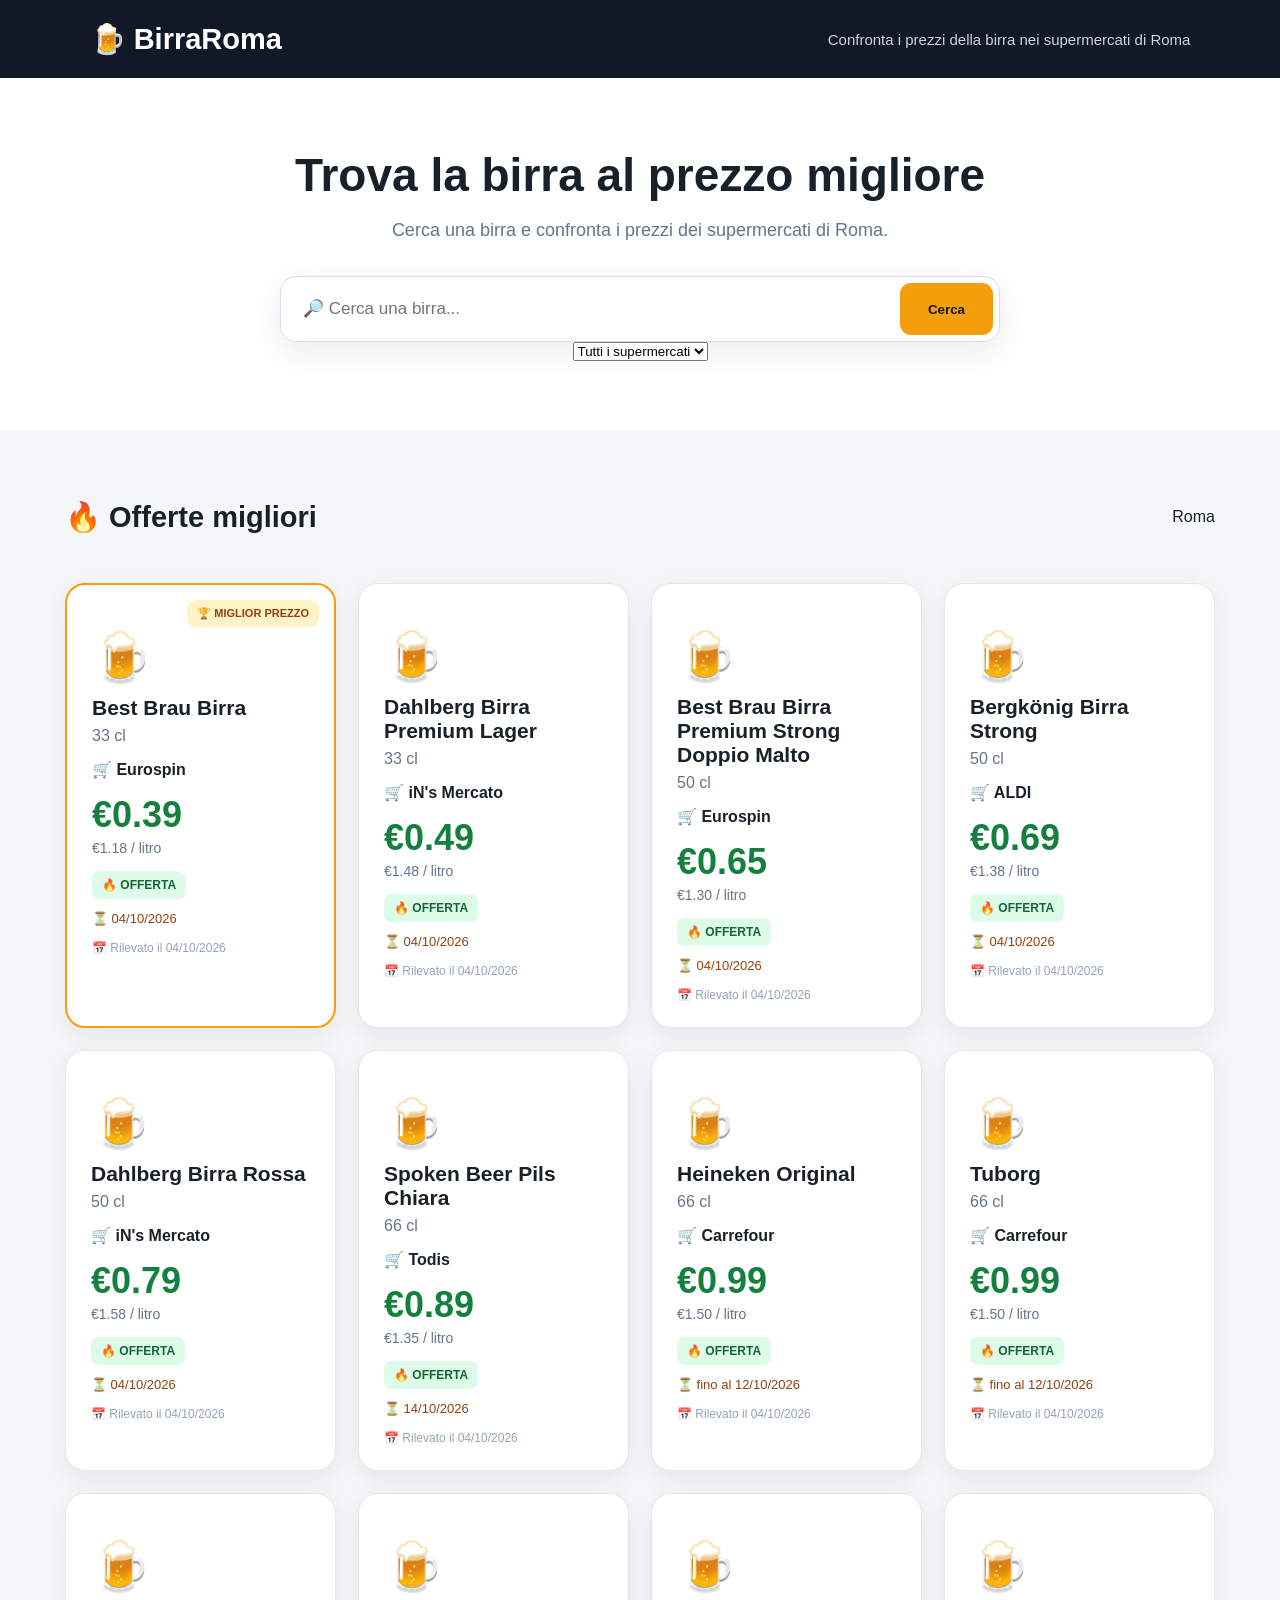
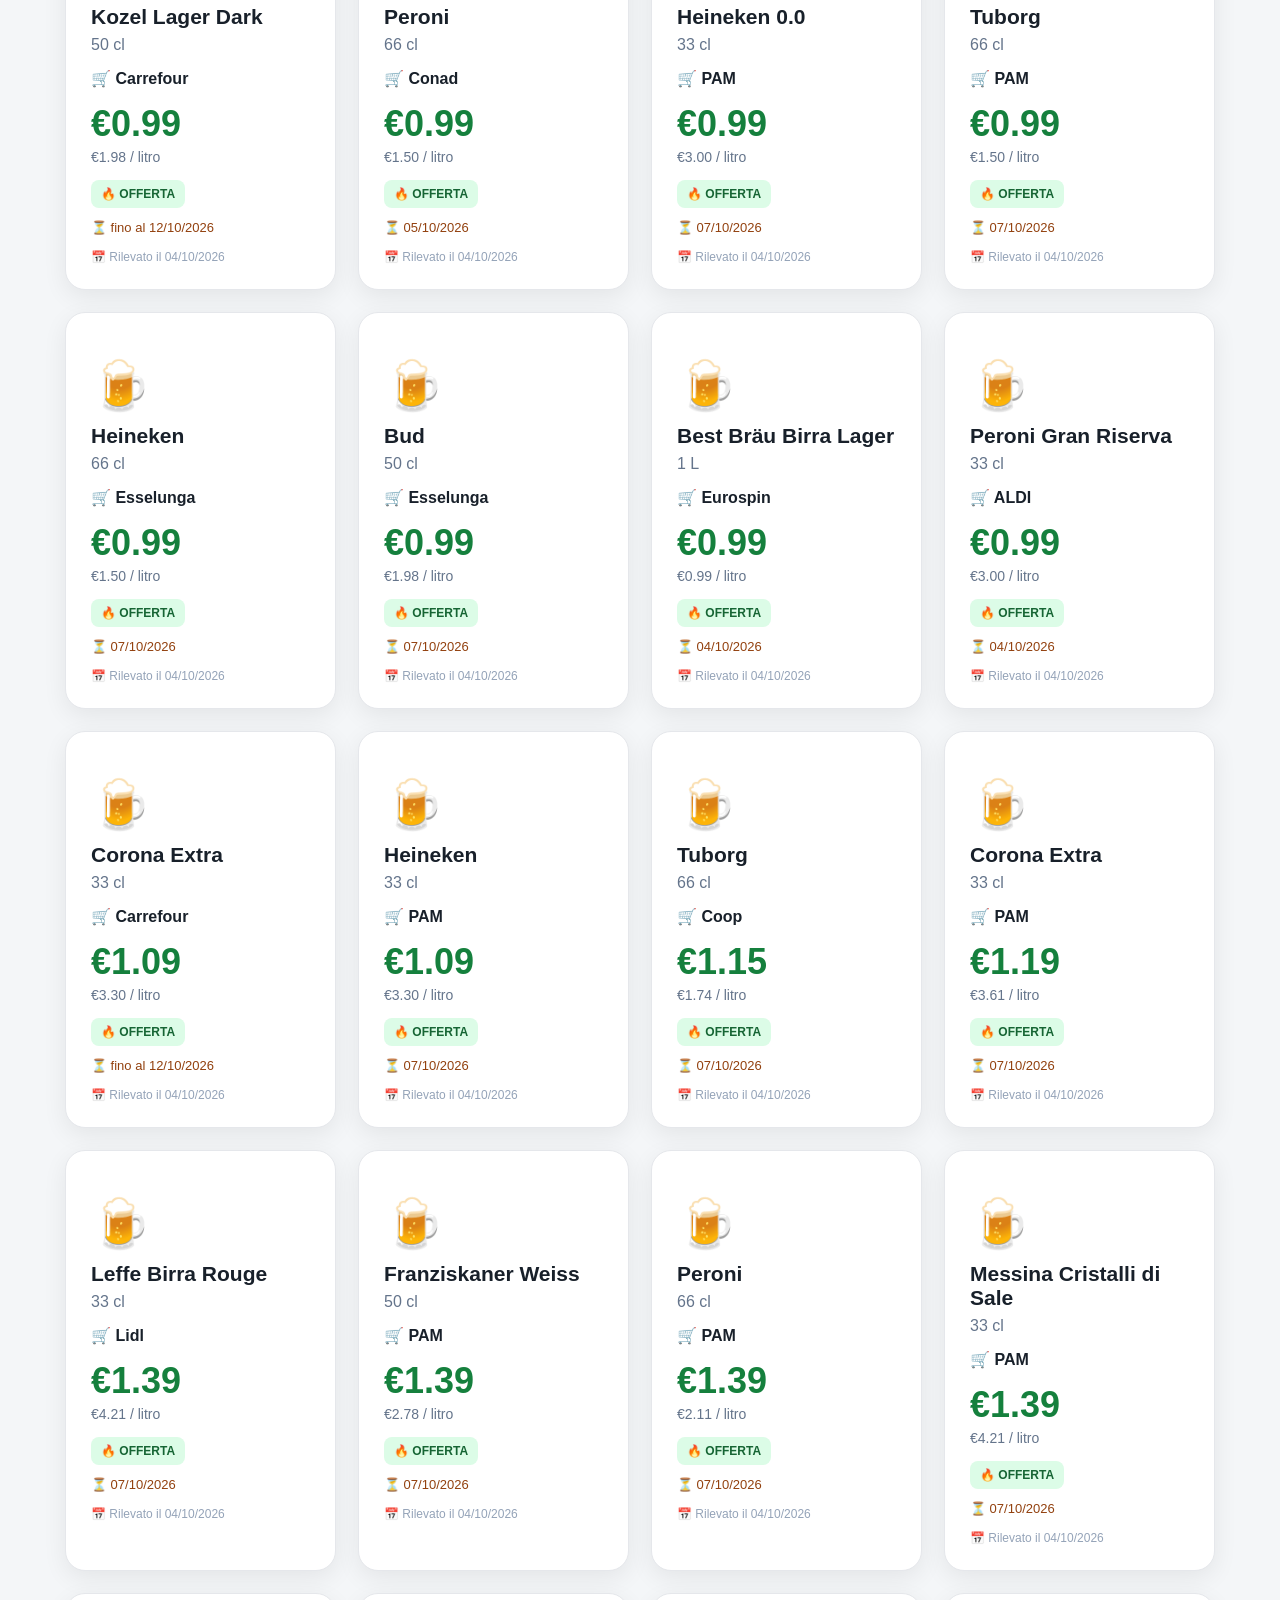
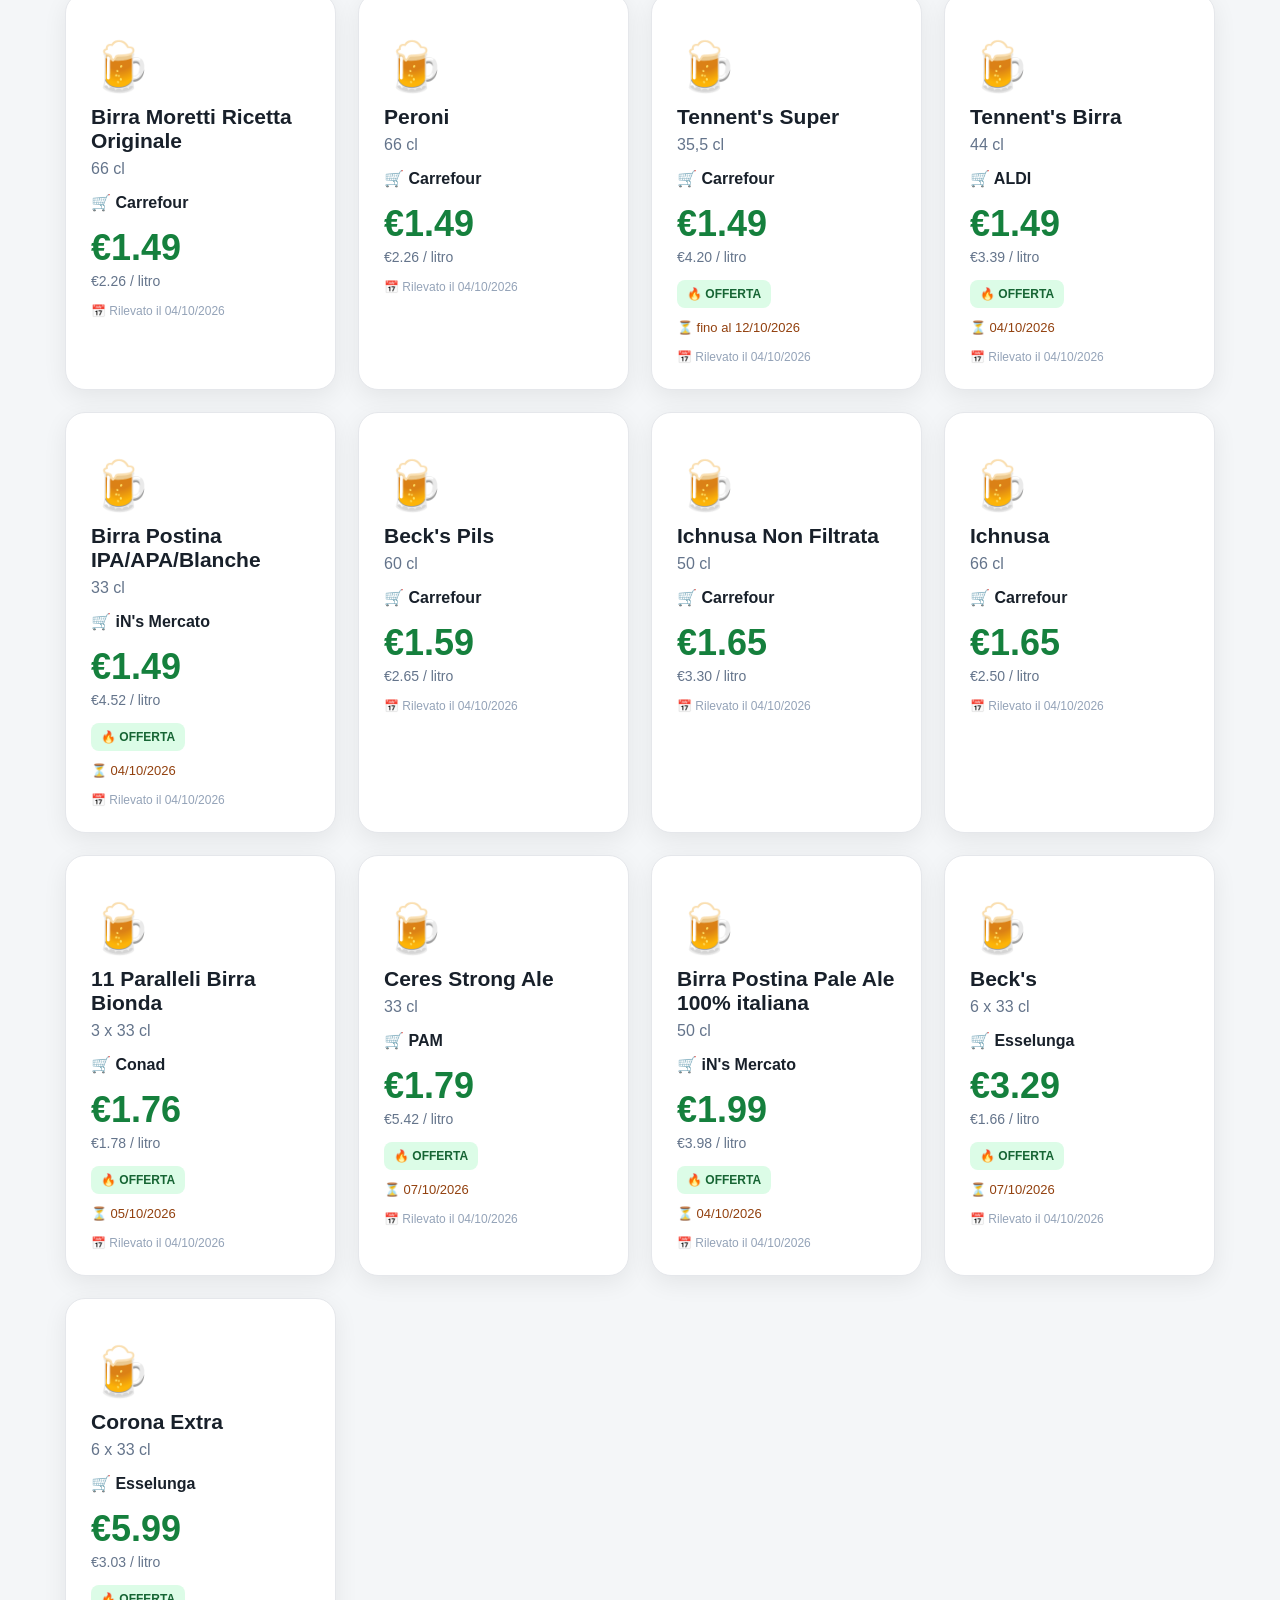
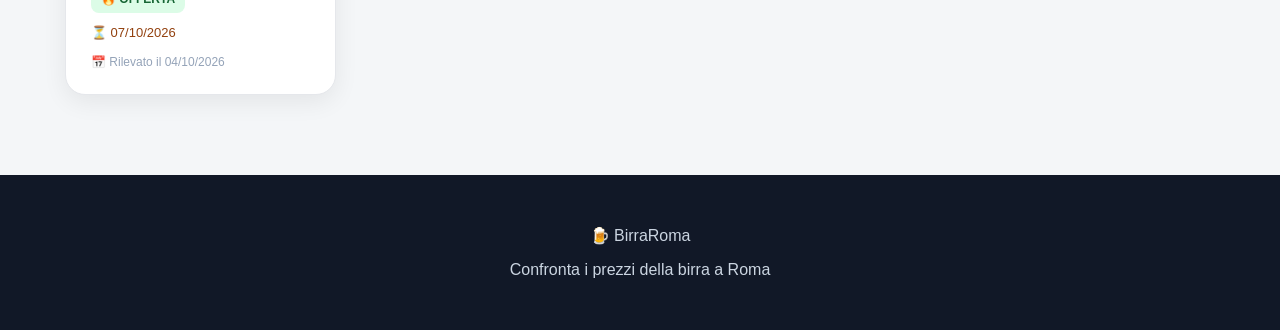
==== index.html @ 58ea7777 "Prima versione BirraRoma" ====
<!DOCTYPE html>
<html lang="it">
<head>
    <meta charset="UTF-8">
    <meta name="viewport" content="width=device-width, initial-scale=1.0">
    <title>BirraRoma - Confronta i prezzi della birra a Roma</title>
    <link rel="stylesheet" href="style.css">
</head>

<body>

<header class="header">
    <div class="logo">🍺 BirraRoma</div>
    <div class="subtitle">Confronta i prezzi della birra nei supermercati di Roma</div>
</header>

<main>

    <section class="hero">
        <h1>Trova la birra al prezzo migliore</h1>
        <p>Cerca una birra e confronta i prezzi dei supermercati di Roma.</p>

        <div class="search-box">
            <input
                type="text"
                id="searchInput"
                placeholder="🔎 Cerca una birra..."
            >
            <button onclick="cercaBirra()">Cerca</button>
        </div>

        <div class="filters">
            <select id="supermarketFilter">
                <option value="Tutti">Tutti i supermercati</option>
                <option value="Carrefour">Carrefour</option>
                <option value="Conad">Conad</option>
                <option value="Coop">Coop</option>
                <option value="Lidl">Lidl</option>
                <option value="Esselunga">Esselunga</option>
                <option value="Eurospin">Eurospin</option>
                <option value="Todis">Todis</option>
                <option value="PAM">PAM</option>
                <option value="ALDI">ALDI</option>
                <option value="iN's Mercato">iN's Mercato</option>
            </select>
        </div>

        <button id="backButton" class="back-button" style="display:none;">
            ← Tutte le birre
        </button>
    </section>

    <section class="section">
        <div class="section-title">
            <h2>🔥 Offerte migliori</h2>
            <span>Roma</span>
        </div>

        <div id="results" class="beer-grid"></div>
    </section>

</main>

<footer>
    <p>🍺 BirraRoma</p>
    <p>Confronta i prezzi della birra a Roma</p>
</footer>

<script src="app.js"></script>

</body>
</html>
---- style.css ----
* {
    box-sizing: border-box;
}

body {
    margin: 0;
    font-family: -apple-system, BlinkMacSystemFont, "SF Pro Display",
                 "Helvetica Neue", Arial, sans-serif;
    background: #f4f6f8;
    color: #18202a;
}

.header {
    background: #111827;
    color: white;
    padding: 22px 7%;
    display: flex;
    justify-content: space-between;
    align-items: center;
}

.logo {
    font-size: 29px;
    font-weight: 900;
}

.subtitle {
    color: #cbd5e1;
    font-size: 15px;
}

.hero {
    background: white;
    text-align: center;
    padding: 70px 20px;
}

.hero h1 {
    font-size: 46px;
    margin: 0 0 15px;
}

.hero p {
    color: #64748b;
    font-size: 18px;
    margin-bottom: 35px;
}

.search-box {
    max-width: 720px;
    margin: auto;
    display: flex;
    padding: 6px;
    border: 1px solid #d8dee8;
    border-radius: 16px;
    background: white;
    box-shadow: 0 10px 35px rgba(0,0,0,0.08);
}

.search-box input {
    flex: 1;
    border: 0;
    outline: none;
    padding: 16px;
    font-size: 17px;
}

.search-box button {
    border: 0;
    border-radius: 11px;
    padding: 0 28px;
    background: #f59e0b;
    color: #111827;
    font-weight: 800;
    cursor: pointer;
}

.section {
    max-width: 1200px;
    margin: auto;
    padding: 45px 25px 80px;
}

.section-title {
    display: flex;
    justify-content: space-between;
    align-items: center;
    margin-bottom: 25px;
}

.section-title h2 {
    font-size: 29px;
}

.beer-grid {
    display: grid;
    grid-template-columns: repeat(auto-fit, minmax(270px, 1fr));
    gap: 22px;
}

.beer-card {
    position: relative;
    background: white;
    border-radius: 20px;
    padding: 25px;
    border: 1px solid #e5e7eb;
    box-shadow: 0 7px 25px rgba(0,0,0,0.07);
}

.best-price {
    border: 2px solid #f59e0b;
}

.best-badge {
    position: absolute;
    top: 15px;
    right: 15px;
    background: #fef3c7;
    color: #92400e;
    padding: 7px 10px;
    border-radius: 9px;
    font-size: 11px;
    font-weight: 900;
}

.beer-icon {
    font-size: 48px;
    margin: 20px 0 10px;
}

.beer-card h3 {
    font-size: 21px;
    margin: 0 0 7px;
}

.format {
    color: #64748b;
    margin-bottom: 15px;
}

.supermarket {
    font-weight: 700;
    margin-bottom: 15px;
}

.price {
    font-size: 36px;
    font-weight: 900;
    color: #15803d;
}

.price-liter {
    color: #64748b;
    font-size: 14px;
    margin-top: 4px;
}

.offer {
    display: inline-block;
    margin-top: 15px;
    background: #dcfce7;
    color: #166534;
    padding: 7px 10px;
    border-radius: 8px;
    font-weight: 800;
    font-size: 12px;
}

.validity {
    margin-top: 12px;
    font-size: 13px;
    color: #92400e;
}

.date {
    margin-top: 15px;
    color: #94a3b8;
    font-size: 12px;
}

.error-box,
.empty-box {
    background: white;
    padding: 30px;
    border-radius: 16px;
    text-align: center;
}

footer {
    background: #111827;
    color: #cbd5e1;
    text-align: center;
    padding: 35px;
}

@media (max-width: 700px) {

    .header {
        flex-direction: column;
        gap: 10px;
        text-align: center;
    }

    .hero h1 {
        font-size: 34px;
    }

    .search-box {
        flex-direction: column;
        gap: 6px;
    }

    .search-box button {
        padding: 14px;
    }
}
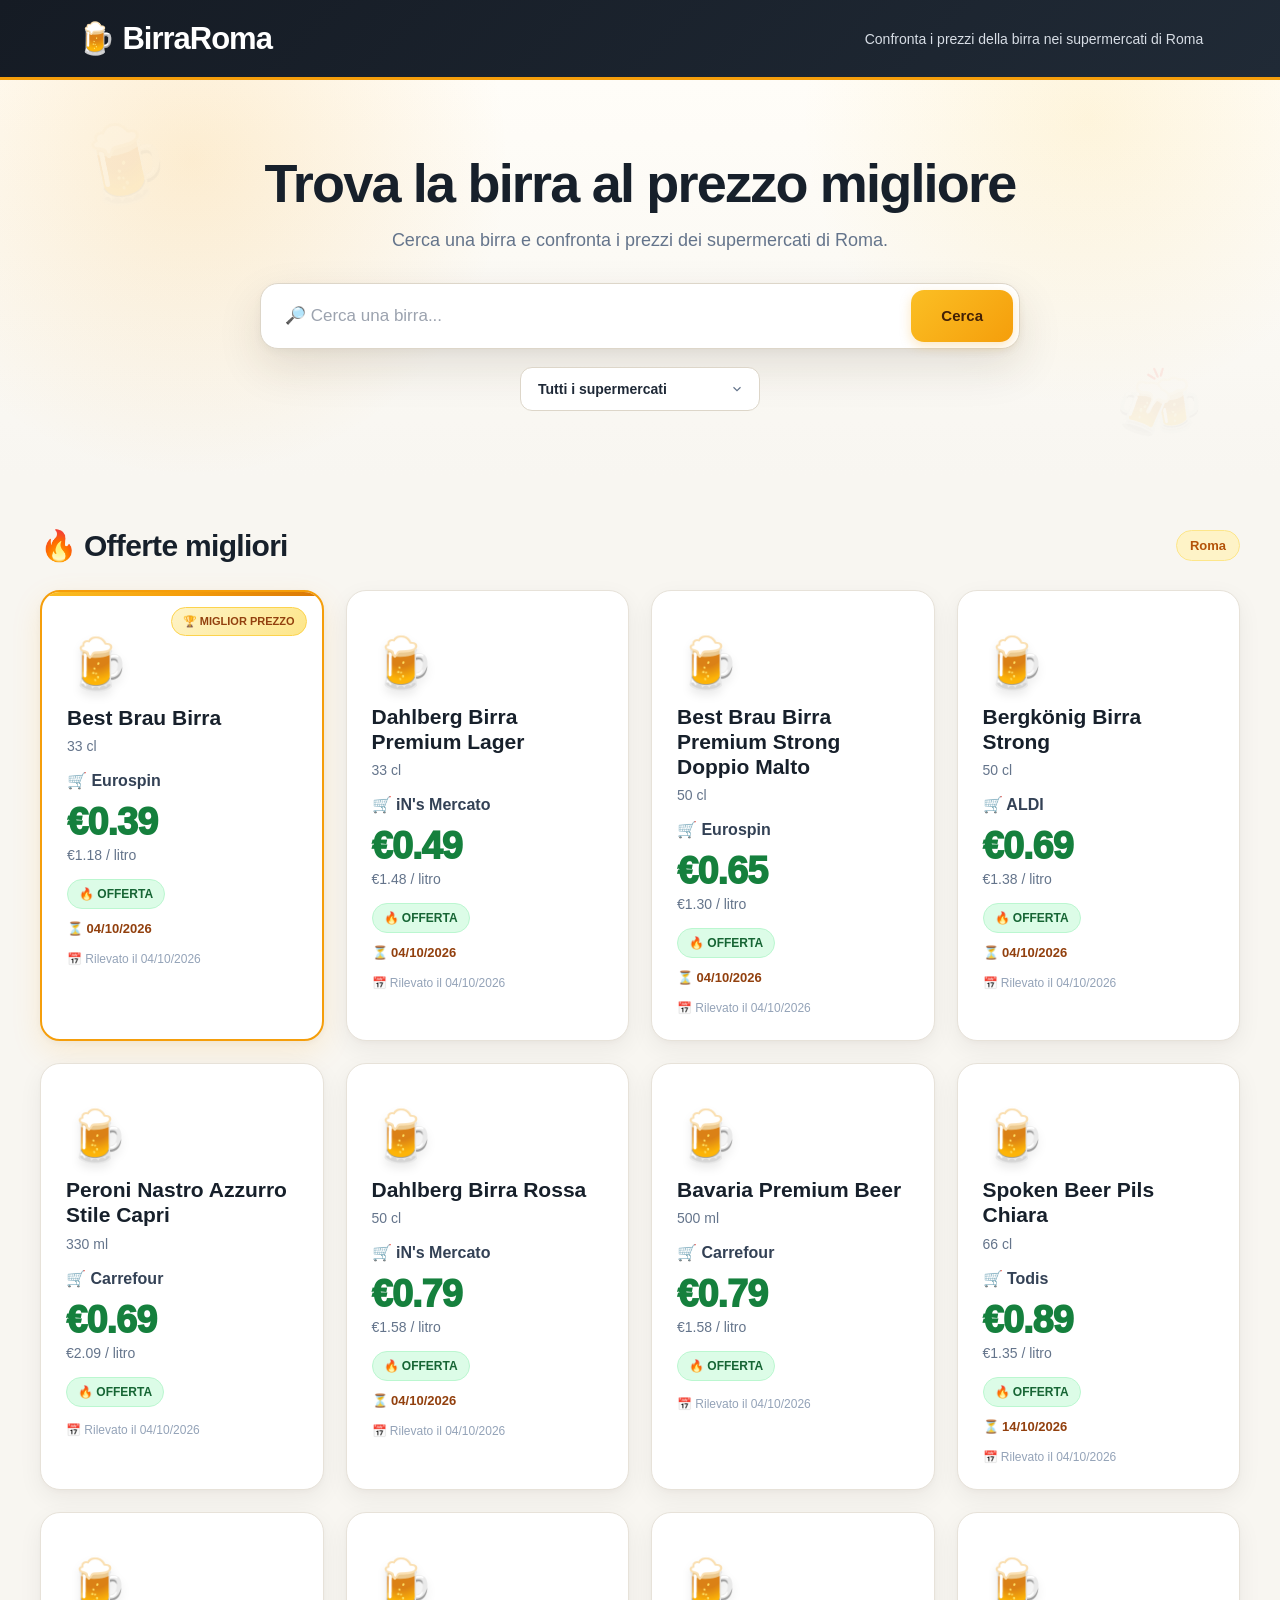
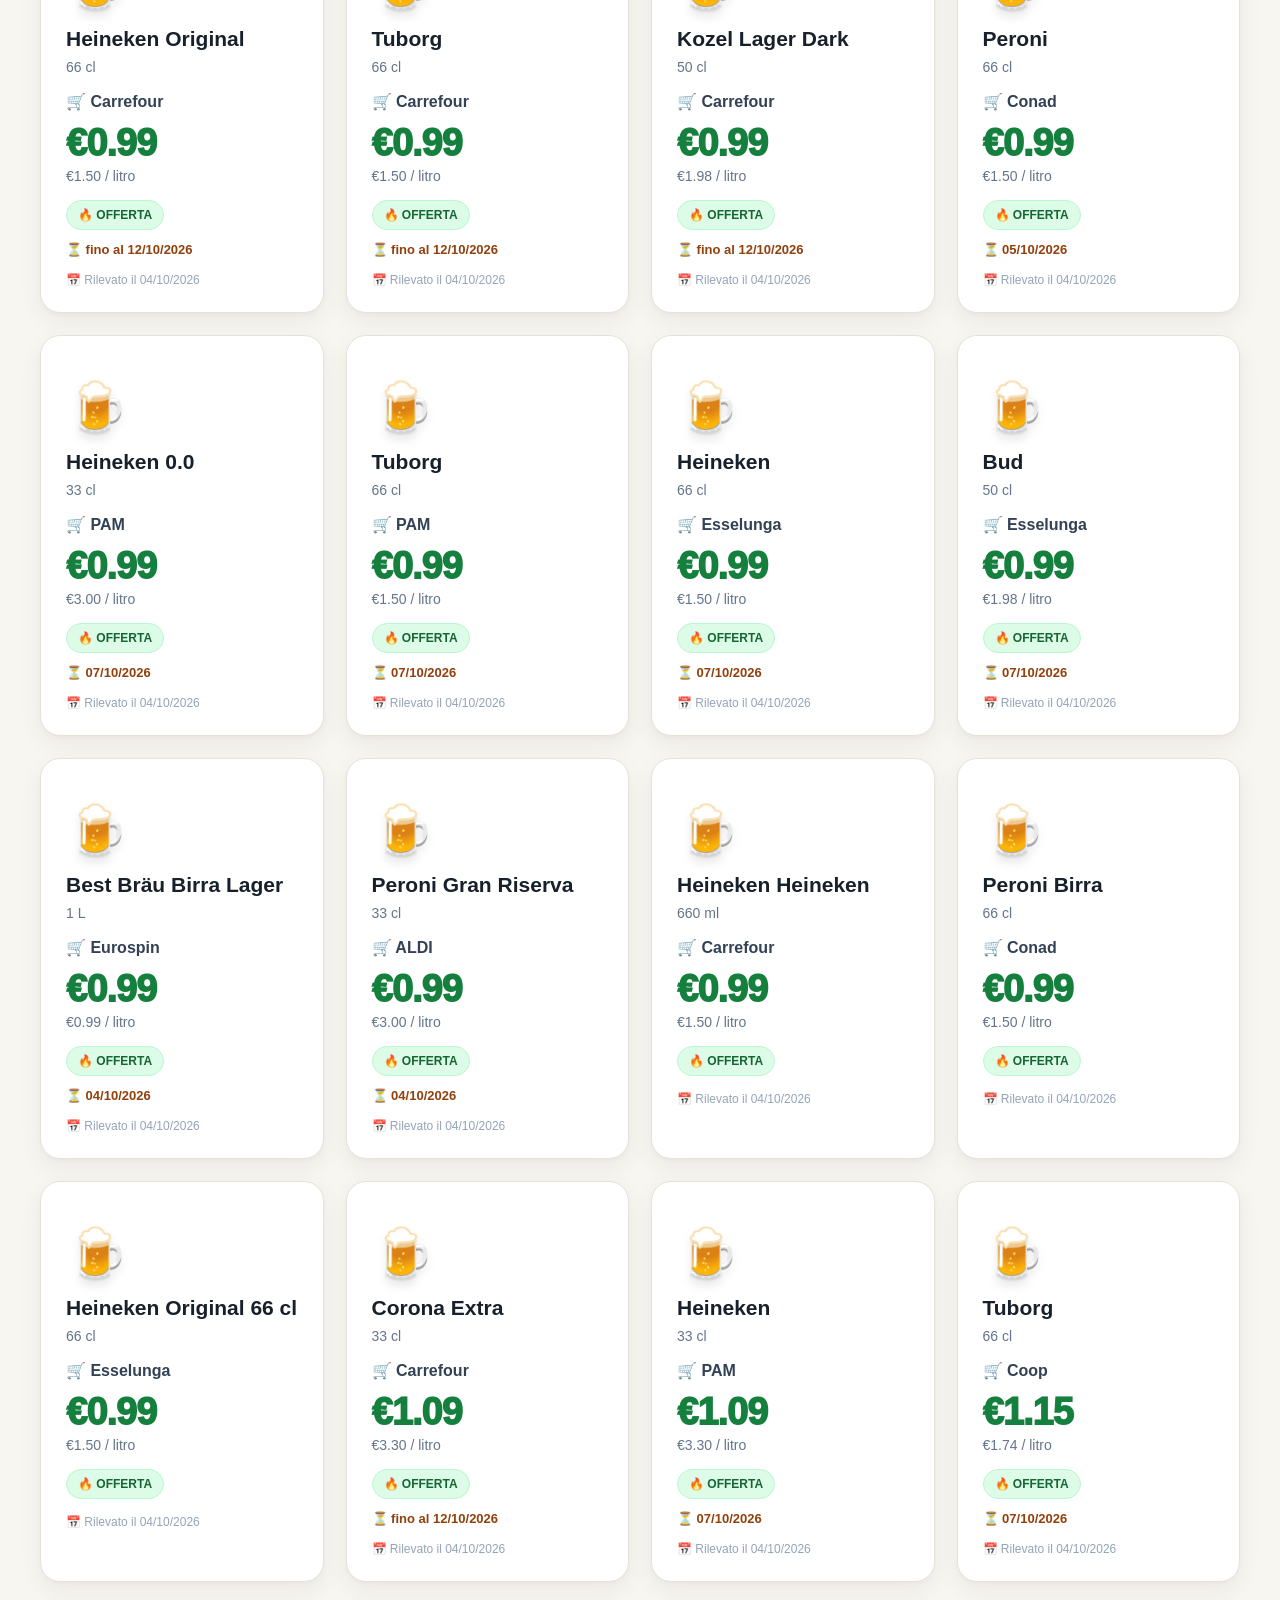
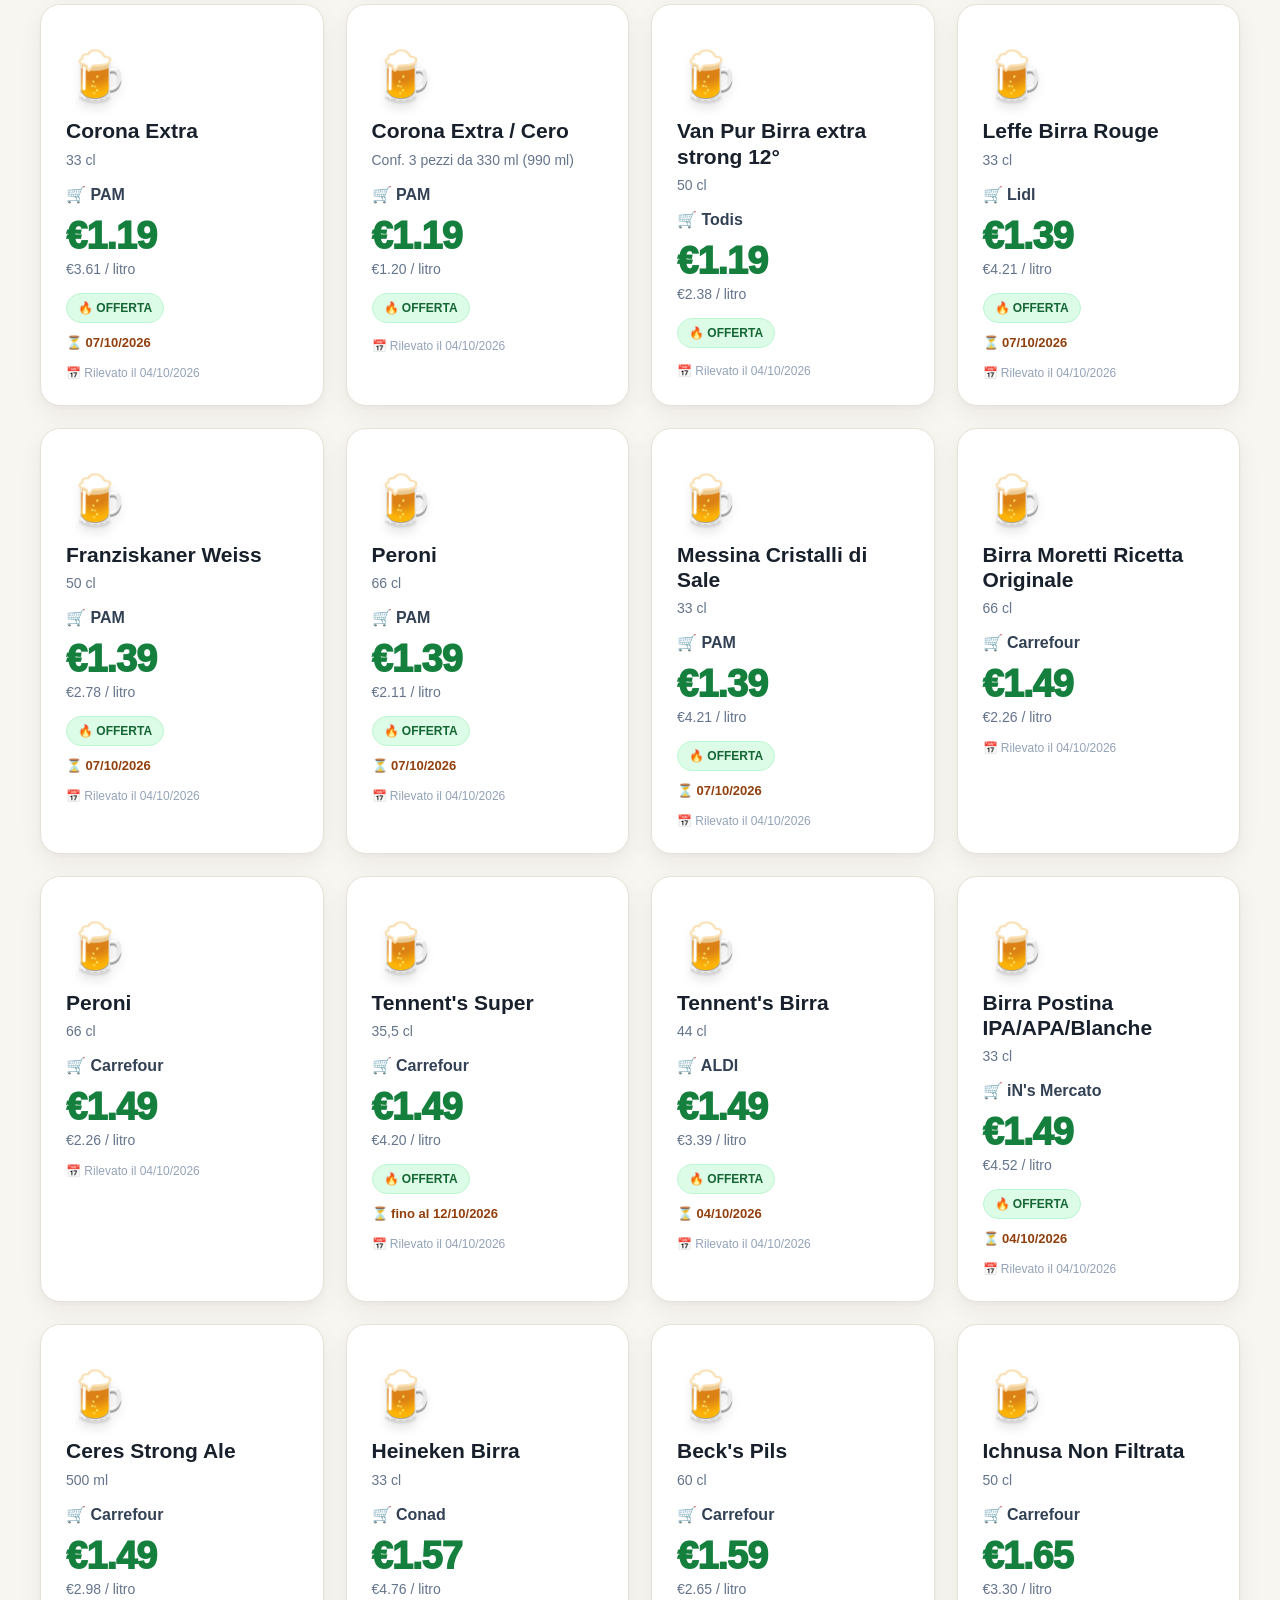
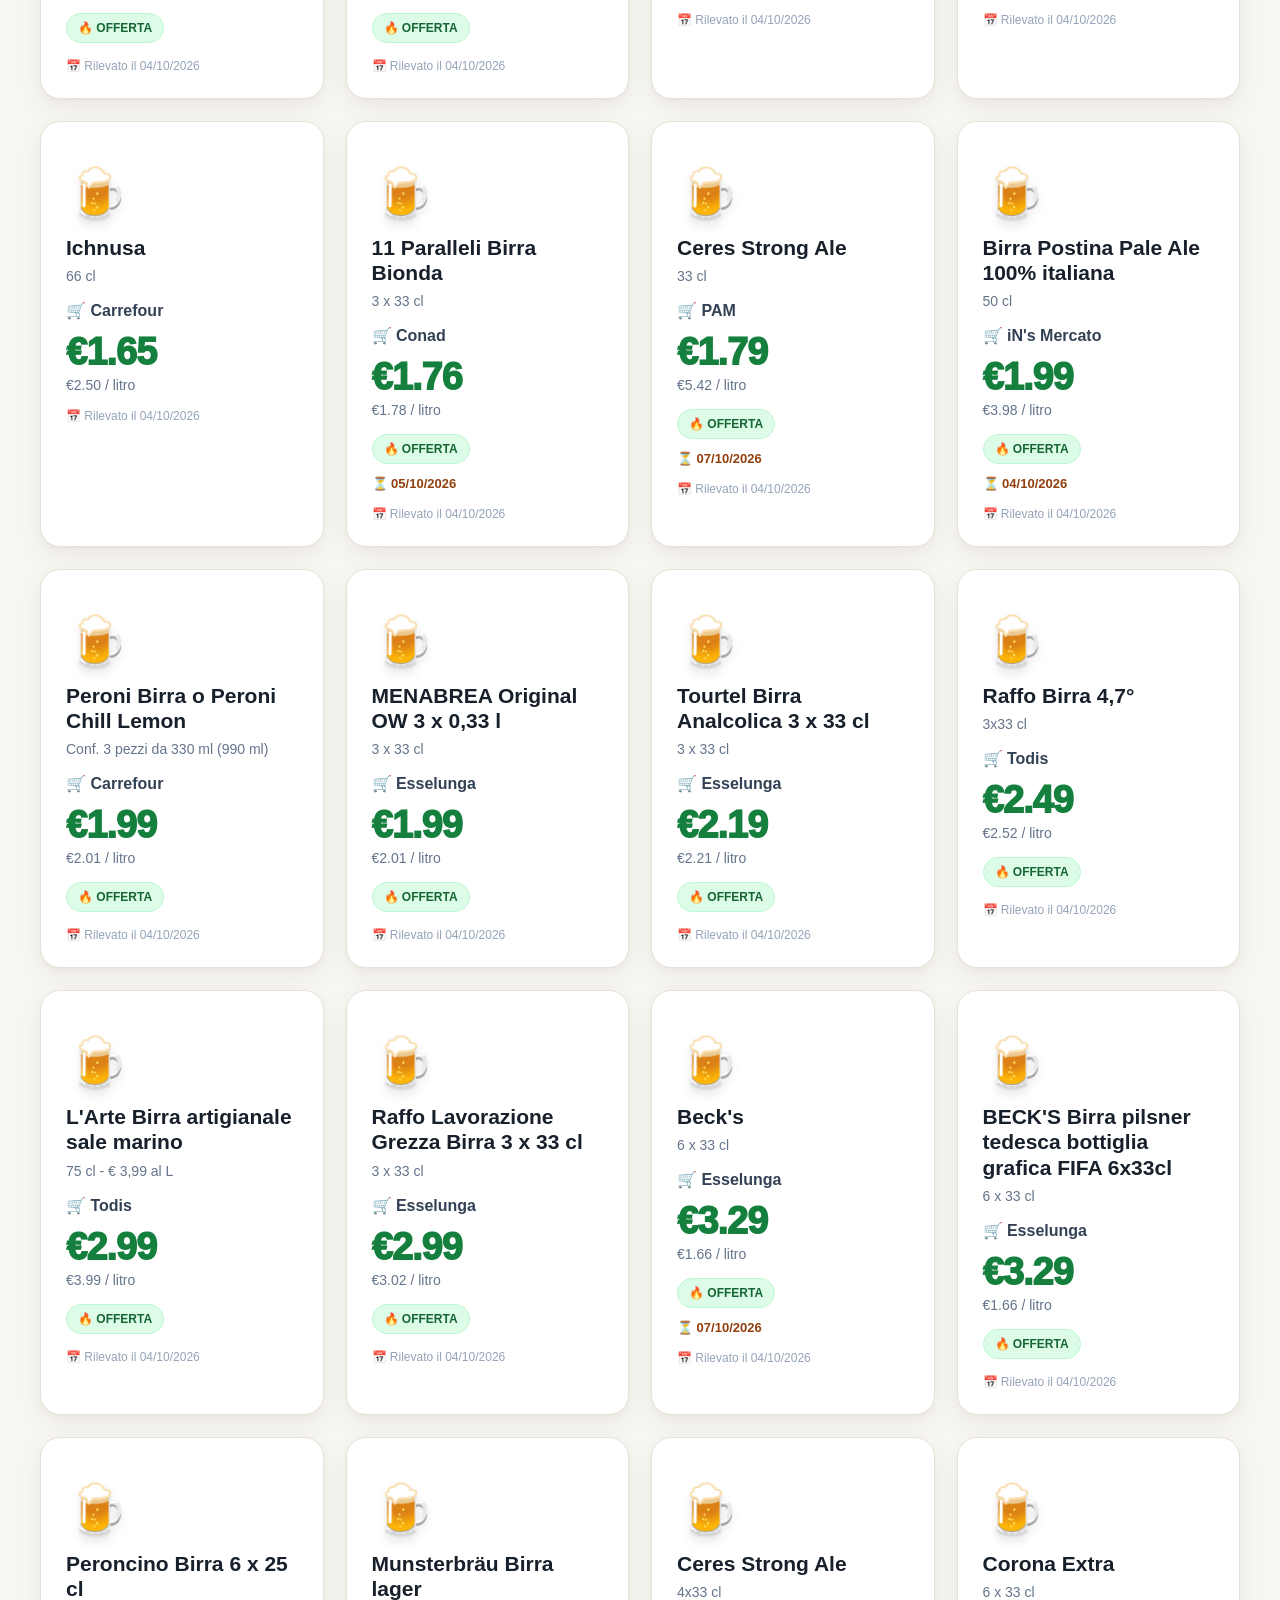
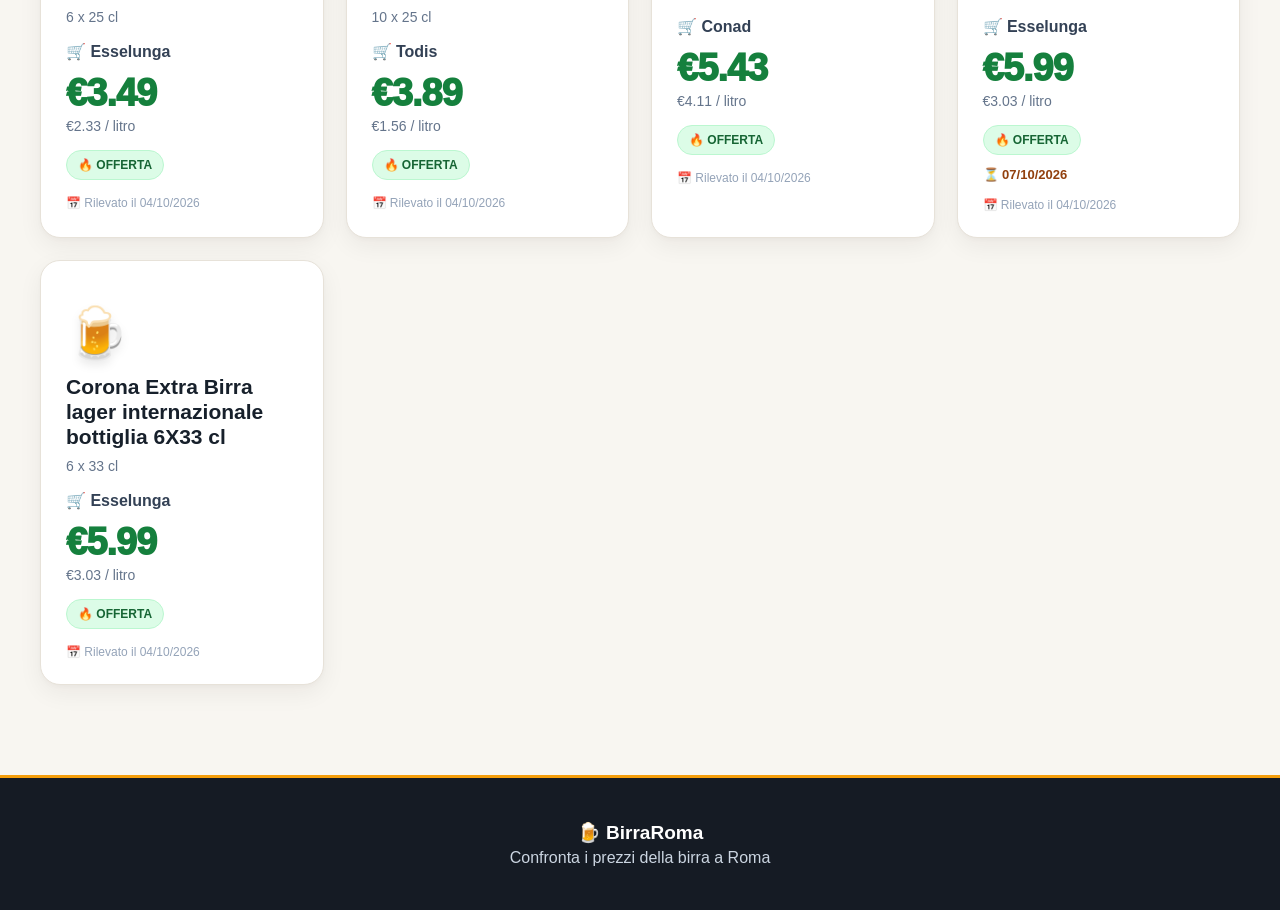
==== commit e4de9a8b: "Forza aggiornamento JavaScript su GitHub Pages" ====
--- a/index.html
+++ b/index.html
@@ -66,7 +66,7 @@
     <p>Confronta i prezzi della birra a Roma</p>
 </footer>
 
-<script src="app.js"></script>
+<script src="app.js?v=3"></script>
 
 </body>
 </html>
--- a/style.css
+++ b/style.css
@@ -2,215 +2,514 @@
     box-sizing: border-box;
 }
 
+:root {
+    --beer: #f59e0b;
+    --beer-dark: #b45309;
+    --beer-light: #fef3c7;
+    --dark: #17202b;
+    --text: #1f2937;
+    --muted: #64748b;
+    --background: #f8f6f1;
+    --white: #ffffff;
+    --green: #15803d;
+    --border: #e7e2d9;
+}
+
+html {
+    scroll-behavior: smooth;
+}
+
 body {
     margin: 0;
-    font-family: -apple-system, BlinkMacSystemFont, "SF Pro Display",
-                 "Helvetica Neue", Arial, sans-serif;
-    background: #f4f6f8;
-    color: #18202a;
-}
+    font-family:
+        -apple-system,
+        BlinkMacSystemFont,
+        "SF Pro Display",
+        "Helvetica Neue",
+        Arial,
+        sans-serif;
+    background: var(--background);
+    color: var(--text);
+}
+
+/* =========================
+   HEADER
+   ========================= */
 
 .header {
-    background: #111827;
+    background:
+        linear-gradient(135deg, #151b24 0%, #202a36 100%);
     color: white;
-    padding: 22px 7%;
+    padding: 20px 6%;
     display: flex;
     justify-content: space-between;
     align-items: center;
+    gap: 25px;
+    border-bottom: 3px solid var(--beer);
 }
 
 .logo {
-    font-size: 29px;
+    font-size: 31px;
     font-weight: 900;
+    letter-spacing: -1px;
 }
 
 .subtitle {
-    color: #cbd5e1;
-    font-size: 15px;
-}
+    color: #d7dde5;
+    font-size: 14px;
+}
+
+/* =========================
+   HERO
+   ========================= */
 
 .hero {
-    background: white;
+    position: relative;
+    overflow: hidden;
     text-align: center;
-    padding: 70px 20px;
+    padding: 75px 20px 65px;
+    background:
+        radial-gradient(circle at 15% 20%, rgba(245, 158, 11, 0.16), transparent 28%),
+        radial-gradient(circle at 85% 10%, rgba(251, 191, 36, 0.13), transparent 25%),
+        linear-gradient(180deg, #fffdf8 0%, #f8f6f1 100%);
+}
+
+.hero::before {
+    content: "🍺";
+    position: absolute;
+    left: 6%;
+    top: 40px;
+    font-size: 75px;
+    opacity: 0.08;
+    transform: rotate(-12deg);
+}
+
+.hero::after {
+    content: "🍻";
+    position: absolute;
+    right: 6%;
+    bottom: 30px;
+    font-size: 70px;
+    opacity: 0.07;
+    transform: rotate(10deg);
 }
 
 .hero h1 {
-    font-size: 46px;
-    margin: 0 0 15px;
+    position: relative;
+    z-index: 1;
+    font-size: clamp(34px, 5vw, 54px);
+    line-height: 1.05;
+    letter-spacing: -1.8px;
+    margin: 0 0 18px;
+    color: var(--dark);
 }
 
 .hero p {
-    color: #64748b;
+    position: relative;
+    z-index: 1;
+    color: var(--muted);
     font-size: 18px;
-    margin-bottom: 35px;
-}
+    margin: 0 auto 32px;
+    max-width: 650px;
+}
+
+/* =========================
+   SEARCH
+   ========================= */
 
 .search-box {
-    max-width: 720px;
+    position: relative;
+    z-index: 2;
+    max-width: 760px;
     margin: auto;
     display: flex;
     padding: 6px;
-    border: 1px solid #d8dee8;
-    border-radius: 16px;
-    background: white;
-    box-shadow: 0 10px 35px rgba(0,0,0,0.08);
+    border: 1px solid #ddd6c9;
+    border-radius: 18px;
+    background: var(--white);
+    box-shadow:
+        0 18px 45px rgba(60, 45, 20, 0.12),
+        0 3px 8px rgba(0, 0, 0, 0.04);
+    transition: 0.2s ease;
+}
+
+.search-box:focus-within {
+    border-color: var(--beer);
+    box-shadow:
+        0 18px 45px rgba(60, 45, 20, 0.15),
+        0 0 0 4px rgba(245, 158, 11, 0.12);
 }
 
 .search-box input {
     flex: 1;
+    min-width: 0;
     border: 0;
     outline: none;
-    padding: 16px;
+    background: transparent;
+    padding: 16px 18px;
     font-size: 17px;
+    color: var(--text);
+}
+
+.search-box input::placeholder {
+    color: #9ca3af;
 }
 
 .search-box button {
     border: 0;
+    border-radius: 13px;
+    padding: 0 30px;
+    background: linear-gradient(135deg, #fbbf24, #f59e0b);
+    color: #422006;
+    font-weight: 900;
+    font-size: 15px;
+    cursor: pointer;
+    box-shadow: 0 4px 12px rgba(245, 158, 11, 0.25);
+    transition: 0.18s ease;
+}
+
+.search-box button:hover {
+    transform: translateY(-1px);
+    box-shadow: 0 7px 18px rgba(245, 158, 11, 0.3);
+}
+
+.search-box button:active {
+    transform: translateY(0);
+}
+
+/* =========================
+   FILTER
+   ========================= */
+
+.filters {
+    position: relative;
+    z-index: 2;
+    margin: 18px auto 0;
+}
+
+.filters select {
+    appearance: none;
+    min-width: 240px;
+    padding: 13px 42px 13px 17px;
+    border: 1px solid #ddd6c9;
+    border-radius: 12px;
+    background:
+        white
+        url("data:image/svg+xml,%3Csvg xmlns='http://www.w3.org/2000/svg' width='14' height='14' viewBox='0 0 24 24' fill='none' stroke='%2364748b' stroke-width='2'%3E%3Cpath d='m6 9 6 6 6-6'/%3E%3C/svg%3E")
+        no-repeat right 15px center;
+    color: var(--text);
+    font-size: 14px;
+    font-weight: 700;
+    cursor: pointer;
+    outline: none;
+}
+
+.filters select:focus {
+    border-color: var(--beer);
+    box-shadow: 0 0 0 4px rgba(245, 158, 11, 0.1);
+}
+
+.back-button {
+    position: relative;
+    z-index: 2;
+    margin-top: 20px;
+    border: 1px solid #d6d3d1;
+    background: white;
+    color: var(--dark);
+    padding: 11px 18px;
     border-radius: 11px;
-    padding: 0 28px;
-    background: #f59e0b;
-    color: #111827;
     font-weight: 800;
     cursor: pointer;
 }
 
+/* =========================
+   CONTENT
+   ========================= */
+
 .section {
-    max-width: 1200px;
+    max-width: 1250px;
     margin: auto;
-    padding: 45px 25px 80px;
+    padding: 52px 25px 90px;
 }
 
 .section-title {
     display: flex;
     justify-content: space-between;
     align-items: center;
-    margin-bottom: 25px;
+    gap: 20px;
+    margin-bottom: 27px;
 }
 
 .section-title h2 {
-    font-size: 29px;
-}
+    margin: 0;
+    font-size: 30px;
+    letter-spacing: -0.7px;
+    color: var(--dark);
+}
+
+.section-title span {
+    background: var(--beer-light);
+    color: var(--beer-dark);
+    border: 1px solid #fde68a;
+    padding: 7px 13px;
+    border-radius: 999px;
+    font-size: 13px;
+    font-weight: 800;
+}
+
+/* =========================
+   BEER CARDS
+   ========================= */
 
 .beer-grid {
     display: grid;
-    grid-template-columns: repeat(auto-fit, minmax(270px, 1fr));
+    grid-template-columns: repeat(auto-fit, minmax(275px, 1fr));
     gap: 22px;
 }
 
 .beer-card {
     position: relative;
-    background: white;
+    overflow: hidden;
+    background: var(--white);
     border-radius: 20px;
     padding: 25px;
-    border: 1px solid #e5e7eb;
-    box-shadow: 0 7px 25px rgba(0,0,0,0.07);
+    border: 1px solid var(--border);
+    box-shadow:
+        0 8px 25px rgba(30, 25, 15, 0.06),
+        0 2px 5px rgba(0, 0, 0, 0.025);
+    transition:
+        transform 0.2s ease,
+        box-shadow 0.2s ease,
+        border-color 0.2s ease;
+}
+
+.beer-card::before {
+    content: "";
+    position: absolute;
+    left: 0;
+    top: 0;
+    width: 100%;
+    height: 4px;
+    background: linear-gradient(90deg, #fbbf24, #f59e0b, #d97706);
+    opacity: 0;
+    transition: 0.2s ease;
+}
+
+.beer-card:hover {
+    transform: translateY(-5px);
+    border-color: #f1d28b;
+    box-shadow:
+        0 16px 35px rgba(50, 40, 20, 0.1),
+        0 4px 8px rgba(0, 0, 0, 0.04);
+}
+
+.beer-card:hover::before {
+    opacity: 1;
 }
 
 .best-price {
     border: 2px solid #f59e0b;
+    box-shadow:
+        0 10px 30px rgba(245, 158, 11, 0.13),
+        0 2px 6px rgba(0, 0, 0, 0.04);
+}
+
+.best-price::before {
+    opacity: 1;
 }
 
 .best-badge {
     position: absolute;
     top: 15px;
     right: 15px;
-    background: #fef3c7;
+    background: linear-gradient(135deg, #fef3c7, #fde68a);
     color: #92400e;
-    padding: 7px 10px;
-    border-radius: 9px;
+    padding: 7px 11px;
+    border-radius: 999px;
     font-size: 11px;
     font-weight: 900;
+    border: 1px solid #fcd34d;
 }
 
 .beer-icon {
-    font-size: 48px;
-    margin: 20px 0 10px;
+    font-size: 50px;
+    margin: 18px 0 12px;
+    filter: drop-shadow(0 5px 4px rgba(0, 0, 0, 0.08));
 }
 
 .beer-card h3 {
     font-size: 21px;
-    margin: 0 0 7px;
+    line-height: 1.2;
+    margin: 0 0 8px;
+    color: var(--dark);
 }
 
 .format {
-    color: #64748b;
-    margin-bottom: 15px;
+    color: var(--muted);
+    margin-bottom: 17px;
+    font-size: 14px;
 }
 
 .supermarket {
-    font-weight: 700;
-    margin-bottom: 15px;
+    font-weight: 800;
+    margin-bottom: 13px;
+    color: #334155;
 }
 
 .price {
-    font-size: 36px;
-    font-weight: 900;
-    color: #15803d;
+    font-size: 38px;
+    line-height: 1;
+    font-weight: 950;
+    color: var(--green);
+    letter-spacing: -1px;
 }
 
 .price-liter {
-    color: #64748b;
+    color: var(--muted);
     font-size: 14px;
-    margin-top: 4px;
+    margin-top: 6px;
 }
 
 .offer {
     display: inline-block;
-    margin-top: 15px;
+    margin-top: 16px;
     background: #dcfce7;
     color: #166534;
-    padding: 7px 10px;
-    border-radius: 8px;
-    font-weight: 800;
+    padding: 7px 11px;
+    border-radius: 999px;
+    font-weight: 900;
     font-size: 12px;
+    border: 1px solid #bbf7d0;
 }
 
 .validity {
     margin-top: 12px;
     font-size: 13px;
     color: #92400e;
+    font-weight: 700;
 }
 
 .date {
-    margin-top: 15px;
+    margin-top: 16px;
     color: #94a3b8;
     font-size: 12px;
 }
+
+/* =========================
+   EMPTY / ERROR
+   ========================= */
 
 .error-box,
 .empty-box {
     background: white;
-    padding: 30px;
-    border-radius: 16px;
+    padding: 40px 25px;
+    border-radius: 18px;
     text-align: center;
-}
+    border: 1px solid var(--border);
+    box-shadow: 0 8px 25px rgba(0, 0, 0, 0.05);
+    color: var(--muted);
+}
+
+/* =========================
+   FOOTER
+   ========================= */
 
 footer {
-    background: #111827;
+    background: #151b24;
     color: #cbd5e1;
     text-align: center;
-    padding: 35px;
-}
+    padding: 38px 20px;
+    border-top: 3px solid var(--beer);
+}
+
+footer p {
+    margin: 5px 0;
+}
+
+footer p:first-child {
+    color: white;
+    font-size: 19px;
+    font-weight: 900;
+}
+
+/* =========================
+   MOBILE
+   ========================= */
 
 @media (max-width: 700px) {
 
     .header {
         flex-direction: column;
-        gap: 10px;
+        gap: 7px;
         text-align: center;
+        padding: 18px 20px;
+    }
+
+    .logo {
+        font-size: 27px;
+    }
+
+    .subtitle {
+        font-size: 13px;
+    }
+
+    .hero {
+        padding: 55px 16px 48px;
+    }
+
+    .hero::before,
+    .hero::after {
+        display: none;
     }
 
     .hero h1 {
-        font-size: 34px;
+        font-size: 35px;
+        letter-spacing: -1px;
+    }
+
+    .hero p {
+        font-size: 16px;
+        line-height: 1.5;
     }
 
     .search-box {
         flex-direction: column;
         gap: 6px;
+        padding: 6px;
+    }
+
+    .search-box input {
+        padding: 15px;
+        text-align: center;
     }
 
     .search-box button {
         padding: 14px;
     }
-}
+
+    .filters select {
+        width: 100%;
+        min-width: 0;
+    }
+
+    .section {
+        padding: 38px 16px 65px;
+    }
+
+    .section-title {
+        align-items: flex-start;
+    }
+
+    .section-title h2 {
+        font-size: 25px;
+    }
+
+    .beer-grid {
+        grid-template-columns: 1fr;
+        gap: 17px;
+    }
+
+    .beer-card {
+        padding: 22px;
+    }
+}
